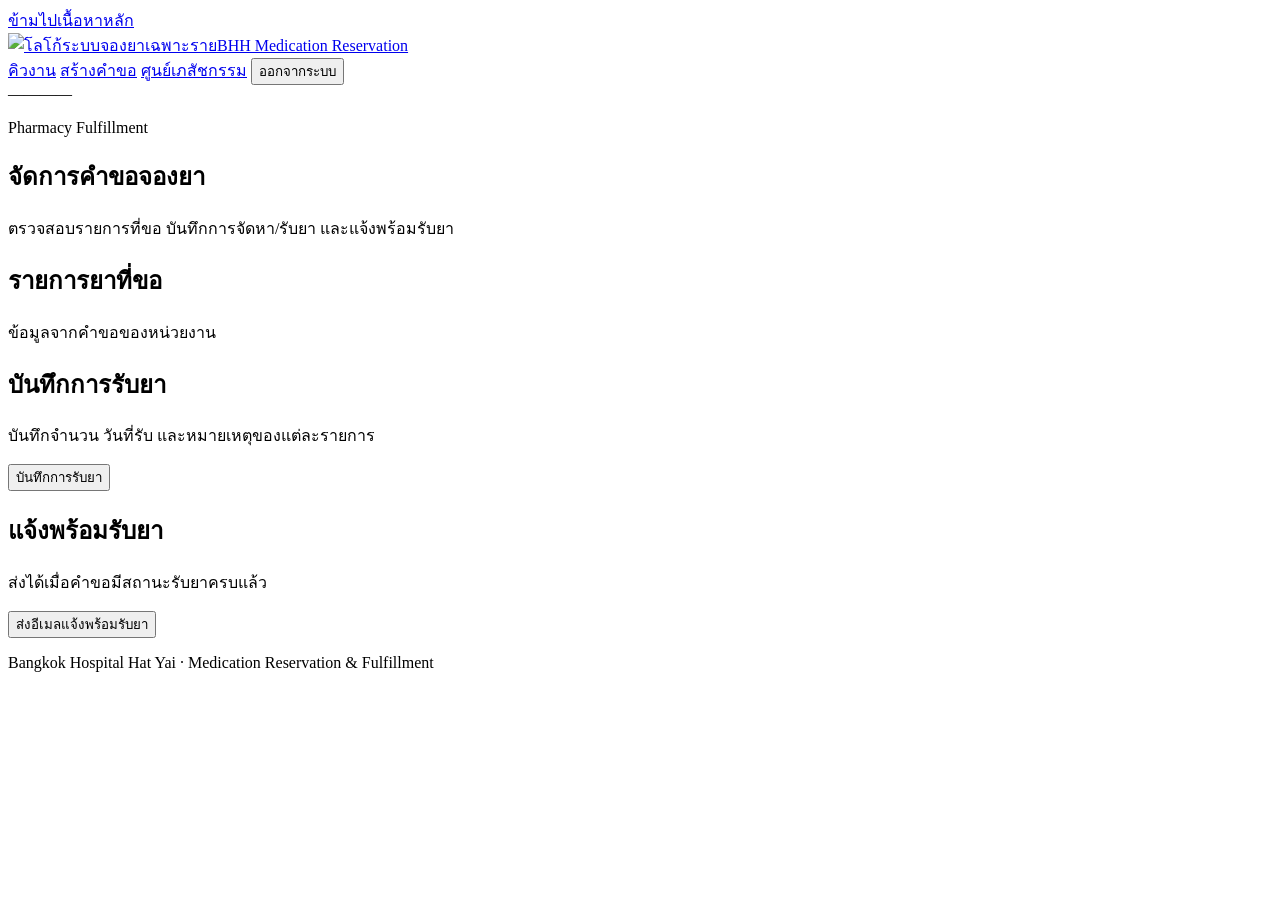
==== frontend/admin-order-detail.html @ 7dfe65b6 "Add pharmacy and public workflow pages" ====
<!doctype html>
<html lang="th">
<head><meta charset="utf-8"><meta name="viewport" content="width=device-width, initial-scale=1"><title>จัดการคำขอ | BHH Medication Reservation</title><link rel="stylesheet" href="css/main.css"><link rel="stylesheet" href="css/order.css"><link rel="stylesheet" href="css/admin.css"></head>
<body data-requires-auth="true">
<a class="skip-link" href="#main-content">ข้ามไปเนื้อหาหลัก</a>
<header class="site-header"><div class="header-inner">
  <a class="brand" href="dashboard.html"><img class="brand-logo" src="assets/bdms-bhh-logo.svg" alt="โลโก้ระบบจองยาเฉพาะราย"><span class="brand-fallback" hidden>BHH Medication Reservation</span><span>BHH Medication Reservation</span></a>
  <nav class="site-nav" aria-label="เมนูหลัก">
    <a href="dashboard.html">คิวงาน</a>
    <a href="new-order.html">สร้างคำขอ</a>
    <a aria-current="page" href="admin.html" data-admin-only>ศูนย์เภสัชกรรม</a>
    <button type="button" class="secondary" data-action="logout">ออกจากระบบ</button>
  </nav>
  <div class="identity" aria-label="ข้อมูลผู้ใช้"><span id="identity-name">—</span><span id="identity-staff-id">—</span><span id="identity-department">—</span><span id="identity-role">—</span></div>
</div></header>
<main id="main-content" tabindex="-1">
<section id="admin-order-detail" class="panel">
  <div class="page-hero"><div><p class="eyebrow">Pharmacy Fulfillment</p><h1 class="page-title">จัดการคำขอจองยา</h1><p class="page-subtitle">ตรวจสอบรายการที่ขอ บันทึกการจัดหา/รับยา และแจ้งพร้อมรับยา</p></div></div>
  <div id="admin-order-summary" aria-live="polite"></div>
  <section id="requested-items-section" class="section-card"><div class="section-head"><div><h2>รายการยาที่ขอ</h2><p>ข้อมูลจากคำขอของหน่วยงาน</p></div></div><ul id="requested-items-list" class="requested-items-list plain-list"></ul></section>
  <section id="cancellation-decision" class="section-card" aria-labelledby="cancellation-decision-heading" hidden><h2 id="cancellation-decision-heading">พิจารณาคำขอยกเลิก</h2><label for="cancellation-decision-reason">เหตุผลประกอบการตัดสินใจ</label><textarea id="cancellation-decision-reason" maxlength="1000"></textarea><div class="form-actions"><button id="approve-cancellation" type="button" class="danger">อนุมัติการยกเลิก</button><button id="reject-cancellation" class="secondary" type="button">ปฏิเสธและคืนสถานะเดิม</button></div><p id="cancellation-decision-result" role="status" aria-live="polite"></p></section>
  <section id="order-purchasing-section" class="section-card" aria-labelledby="purchasing-heading" hidden><div class="section-head"><div><h2 id="purchasing-heading">การจัดหา / สั่งซื้อ</h2><p>บันทึกเมื่อดำเนินการสั่งหรือจัดหายาแล้ว เพื่อให้ workflow แสดงว่ากำลังรอยา</p></div></div><button id="mark-order-purchased" type="button">บันทึกว่าดำเนินการจัดหาแล้ว</button><p id="purchased-result" role="status" aria-live="polite"></p></section>
  <section class="section-card"><div class="section-head"><div><h2>บันทึกการรับยา</h2><p>บันทึกจำนวน วันที่รับ และหมายเหตุของแต่ละรายการ</p></div></div><form id="received-items-form" class="workflow-form" novalidate><div id="received-items" class="received-items"></div><button type="submit">บันทึกการรับยา</button></form></section>
  <section class="section-card admin-email-section" aria-labelledby="email-heading"><div class="section-head"><div><h2 id="email-heading">แจ้งพร้อมรับยา</h2><p>ส่งได้เมื่อคำขอมีสถานะรับยาครบแล้ว</p></div></div><button id="send-order-email" type="button">ส่งอีเมลแจ้งพร้อมรับยา</button><p id="email-result" role="status" aria-live="polite"></p></section>
</section>
<p id="page-loading" class="status-message" role="status" aria-live="polite" hidden></p><p id="page-error" class="error-message" role="alert" aria-live="assertive"></p>
</main>
<footer class="site-footer">Bangkok Hospital Hat Yai · Medication Reservation & Fulfillment</footer><div id="toast-region" role="status" aria-live="polite" hidden></div><script type="module" src="js/auth.js"></script><script type="module" src="js/admin.js"></script>
</body></html>
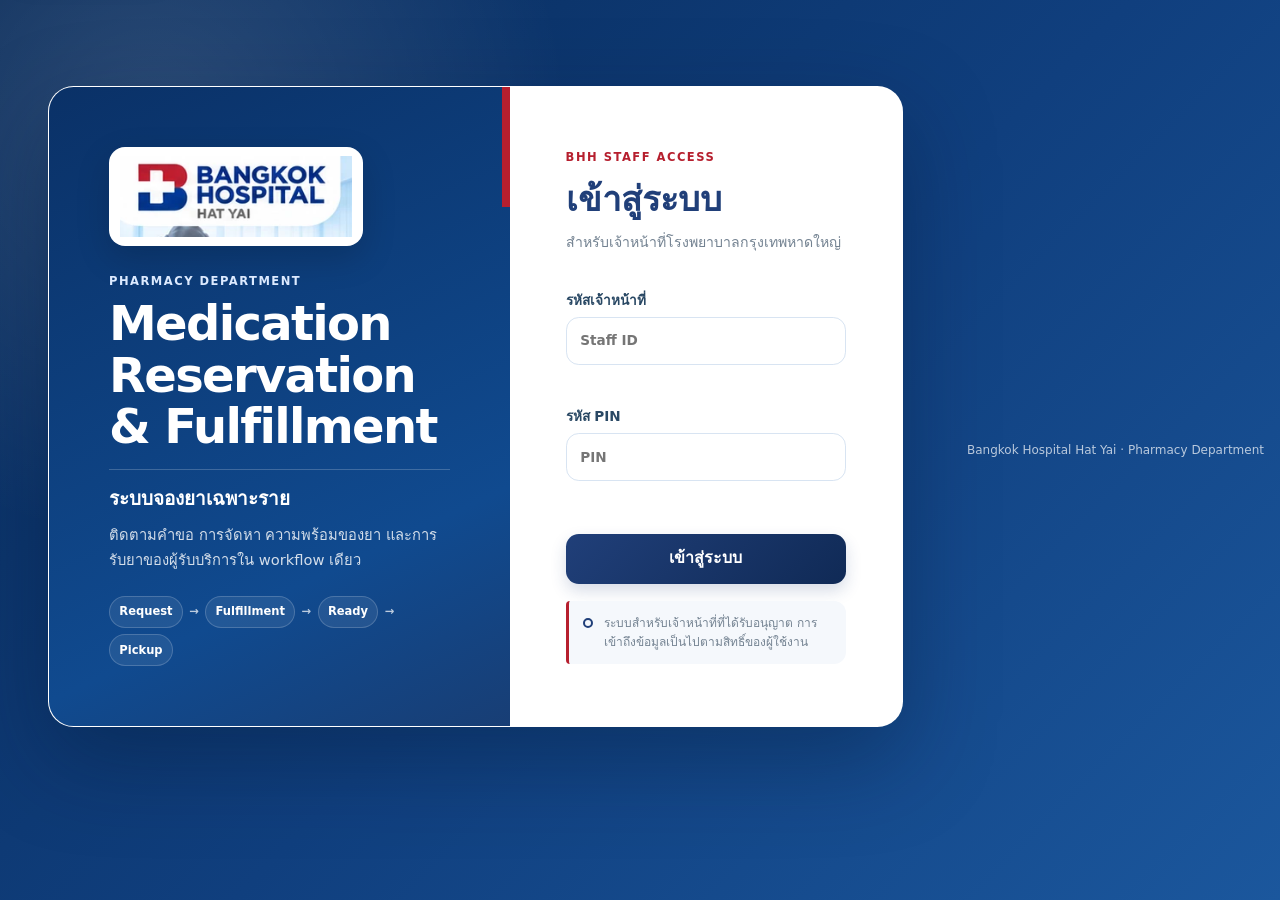
==== commit 18522949: "Use Library-derived BHH logo" ====
--- a/frontend/admin-order-detail.html
+++ b/frontend/admin-order-detail.html
@@ -4,7 +4,7 @@
 <body data-requires-auth="true">
 <a class="skip-link" href="#main-content">ข้ามไปเนื้อหาหลัก</a>
 <header class="site-header"><div class="header-inner">
-  <a class="brand" href="dashboard.html"><img class="brand-logo" src="assets/bdms-bhh-logo.svg" alt="โลโก้ระบบจองยาเฉพาะราย"><span class="brand-fallback" hidden>BHH Medication Reservation</span><span>BHH Medication Reservation</span></a>
+  <a class="brand" href="dashboard.html"><img class="brand-logo" src="assets/bhh-hatyai-logo.webp" alt="Bangkok Hospital Hat Yai"><span class="brand-fallback" hidden>BHH Medication Reservation</span><span>BHH Medication Reservation</span></a>
   <nav class="site-nav" aria-label="เมนูหลัก">
     <a href="dashboard.html">คิวงาน</a>
     <a href="new-order.html">สร้างคำขอ</a>
--- a/frontend/css/main.css
+++ b/frontend/css/main.css
@@ -0,0 +1,121 @@
+@import url('./variables.css');
+* { box-sizing: border-box; }
+html { font-family: system-ui, -apple-system, BlinkMacSystemFont, 'Segoe UI', 'Noto Sans Thai', Tahoma, sans-serif; color: var(--text); background: var(--canvas); -webkit-font-smoothing: antialiased; }
+body { margin: 0; min-width: 0; min-height: 100vh; display: flex; flex-direction: column; line-height: 1.55; background: linear-gradient(180deg,#f8fbff 0%,#f3f7fc 44%,#eef3f8 100%); }
+a { color: var(--primary); text-decoration: none; }
+a:hover { color: var(--primary-hover); }
+button,input,select,textarea { font: inherit; }
+button, input, select { min-height: 44px; }
+button { border: 0; border-radius: var(--radius-sm); padding: .65rem 1rem; background: linear-gradient(135deg,var(--primary),var(--primary-dark)); color: #fff; font-weight: 750; cursor: pointer; display: inline-flex; align-items: center; justify-content: center; gap: .45rem; box-shadow: 0 7px 16px rgba(32,63,121,.18); transition: transform var(--transition-fast),box-shadow var(--transition-fast),background var(--transition-fast); }
+button:hover:not(:disabled) { transform: translateY(-1px); box-shadow: 0 10px 20px rgba(32,63,121,.22); }
+button:active:not(:disabled) { transform: translateY(0); }
+button.secondary { background: #fff; color: var(--primary); border: 1px solid var(--border); box-shadow: none; }
+button.secondary:hover:not(:disabled) { background: var(--primary-light); border-color: #afc6e3; }
+button.accent { background: linear-gradient(135deg,var(--accent),var(--accent-hover)); }
+button.danger { background: var(--danger); }
+button:disabled { opacity: .52; cursor: not-allowed; transform: none; box-shadow: none; }
+
+.skip-link { position: fixed; left: .75rem; top: .75rem; transform: translateY(-200%); background: #fff; padding: .55rem .9rem; z-index: 500; border-radius: .6rem; box-shadow: var(--shadow); }
+.skip-link:focus { transform: translateY(0); }
+
+.site-header { background: linear-gradient(180deg,var(--primary),var(--primary-dark)); color: #fff; position: sticky; top: 0; z-index: 100; box-shadow: 0 8px 28px rgba(32,63,121,.18); }
+.header-inner,.site-footer { width: min(100% - 2rem,78rem); margin-inline: auto; }
+.header-inner { display: flex; flex-direction: column; gap: .75rem; align-items: stretch; padding: .85rem 0; min-width: 0; }
+.brand { display: flex; align-items: center; color: #fff; font-weight: 800; gap: .65rem; min-width: 0; min-height: 44px; }
+.brand:hover { color: #fff; }
+.brand-logo { width: min(12rem,55vw); height: 3rem; object-fit: contain; object-position: left center; background: #fff; border-radius: .7rem; padding: .22rem .35rem; }
+.brand > span:last-child { display: none; }
+.brand-fallback[hidden] { display:none; }
+.brand-fallback:not([hidden]) { display: inline; color:#fff; }
+
+.site-nav { display: flex; gap: .35rem; overflow-x: auto; scrollbar-width: none; padding-bottom: .1rem; }
+.site-nav::-webkit-scrollbar { display:none; }
+.site-nav a { min-height: 44px; padding-block: .5rem; padding-inline: .72rem; display: inline-flex; align-items: center; white-space: nowrap; border-radius: .7rem; color: rgba(255,255,255,.78); font-size: .9rem; font-weight: 650; }
+.site-nav button { min-height: 44px; white-space: nowrap; padding: .48rem .72rem; border-radius: .7rem; font-size: .9rem; box-shadow: none; }
+.site-nav a:hover,.site-nav a[aria-current="page"] { color:#fff; background: rgba(255,255,255,.14); }
+.site-nav button.secondary { color:#fff; background:rgba(255,255,255,.12); border-color:rgba(255,255,255,.22); }
+.site-nav button.secondary:hover { background:var(--accent); border-color:var(--accent); }
+
+.identity { min-width: 0; max-width: 100%; display:flex; flex-wrap:wrap; gap:.35rem .7rem; color:rgba(255,255,255,.8); font-size:.78rem; }
+.identity span { display:inline-block; min-width:0; overflow-wrap:anywhere; }
+.identity #identity-name { color:#fff; font-weight:800; }
+
+main { width:min(100% - 2rem,76rem); margin-inline:auto; padding-block:1.5rem 2.5rem; flex:1; }
+.panel { background:#fff; border:1px solid var(--border); border-radius:var(--radius-lg); box-shadow:var(--shadow); padding:clamp(1rem,2.6vw,1.65rem); }
+.panel + .panel { margin-top:1rem; }
+.page-title { margin:0; font-size:clamp(1.45rem,3vw,1.9rem); color:var(--primary); line-height:1.25; letter-spacing:-.02em; }
+.page-subtitle { margin:.4rem 0 0; color:var(--muted); max-width:62rem; }
+.page-hero { display:flex; align-items:flex-start; justify-content:space-between; gap:1rem; margin-bottom:1.25rem; }
+.page-hero-actions { display:flex; gap:.55rem; flex-wrap:wrap; }
+.eyebrow { margin:0 0 .25rem; color:var(--accent); font-size:.72rem; font-weight:900; letter-spacing:.1em; text-transform:uppercase; }
+.section-head { display:flex; justify-content:space-between; align-items:flex-start; gap:1rem; margin-bottom:1rem; }
+.section-head h2 { margin:0; color:var(--primary); font-size:1.08rem; }
+.section-head p { margin:.25rem 0 0; color:var(--muted); font-size:.86rem; }
+.section-card { border:1px solid var(--border); border-radius:var(--radius); background:#fff; padding:1rem; box-shadow:var(--shadow-sm); }
+
+.status-message { margin:.8rem 0; color:var(--muted); font-weight:650; }
+[aria-busy="true"]::before { content:""; display:inline-block; width:1rem; height:1rem; margin-right:.5rem; border:3px solid #d7e5f4; border-top-color:var(--primary); border-radius:50%; animation:spin .8s linear infinite; vertical-align:middle; }
+@keyframes spin { to{ transform:rotate(360deg); } }
+.error-message,[data-field-error],[data-medication-field-error] { color:var(--danger); font-size:.82rem; font-weight:650; }
+[data-field-error],[data-medication-field-error] { display:block; min-height:1.15rem; margin-top:.2rem; }
+.form-actions a { display: inline-flex; align-items: center; min-height: 44px; padding-inline: .25rem; }
+.order-link { display: inline-flex; align-items: center; min-height: 44px; padding-inline: .2rem; font-weight: 850; color: var(--primary); }
+
+.status-badge { display:inline-flex; align-items:center; gap:.38rem; padding:.3rem .65rem; border-radius:999px; font-size:.76rem; font-weight:800; white-space:nowrap; }
+.status-badge::before { content:""; width:.43rem; height:.43rem; border-radius:50%; background:currentColor; }
+.status-badge.tone-blue,.status-badge.submitted,.status-badge.under_review,.status-badge.appointment_rescheduled,.status-badge.cancel_rejected { background:var(--info-light); color:var(--primary); }
+.status-badge.tone-green,.status-badge.received,.status-badge.notified,.status-badge.patient_received { background:var(--success-light); color:var(--success); }
+.status-badge.tone-amber,.status-badge.ordered,.status-badge.partially_received,.status-badge.partially_cancelled { background:var(--warning-light); color:#a45f00; }
+.status-badge.tone-red,.status-badge.cancel_requested,.status-badge.patient_no_show,.status-badge.rejected { background:var(--danger-light); color:var(--danger); }
+.status-badge.tone-gray,.status-badge.cancelled,.status-badge.completed { background:#eef2f7; color:#5d6b7a; }
+
+.workflow-strip { display:grid; grid-template-columns:repeat(5,1fr); gap:.35rem; margin:1rem 0; }
+.workflow-step { position:relative; min-width:0; padding:.65rem .5rem; border-radius:.75rem; background:#f4f7fb; color:#8190a1; text-align:center; font-size:.76rem; font-weight:800; border:1px solid transparent; }
+.workflow-step.is-done { background:#e7f8ee; color:var(--success); }
+.workflow-step.is-current { background:var(--primary-light); color:var(--primary); border-color:#b8cbe5; box-shadow:inset 0 -3px 0 var(--primary); }
+
+#toast-region { position:fixed; right:1rem; bottom:1rem; width:min(24rem,calc(100% - 2rem)); color:#fff; background:var(--primary-dark); padding:.85rem 1rem; border-radius:var(--radius); box-shadow:var(--shadow-lg); z-index:300; font-weight:650; }
+#toast-region[data-type="error"] { background:var(--danger); }
+#toast-region[data-type="success"] { background:var(--success); }
+#toast-region[data-type="warning"] { background:var(--warning); }
+
+dialog { width:min(34rem,calc(100% - 2rem)); max-height:calc(100dvh - 2rem); overflow-y:auto; border:1px solid var(--border); border-radius:var(--radius-lg); box-shadow:var(--shadow-lg); color:var(--text); }
+dialog::backdrop { background:rgba(15,31,52,.48); backdrop-filter:blur(3px); }
+dialog form[method="dialog"] { display:flex; justify-content:flex-end; gap:.6rem; }
+dialog h2 { color:var(--primary); }
+
+.site-footer { padding:1.6rem 0 2rem; color:var(--muted); font-size:.78rem; text-align:center; }
+:focus-visible { outline: 3px solid var(--focus); outline-offset:2px; }
+
+@media (min-width: 48rem) {
+  .header-inner { flex-direction: row; align-items: center; flex-wrap: wrap; }
+  .site-nav { justify-content:center; }
+  .identity { margin-left:auto; justify-content:flex-end; max-width:22rem; }
+}
+
+@media (min-width: 64rem) {
+  body { flex-direction:row; }
+  .site-header { width:270px; min-height:100vh; height:100vh; position:sticky; flex:none; box-shadow:8px 0 30px rgba(32,63,121,.12); }
+  .header-inner { width:100%; height:100%; padding:1.35rem 1rem; flex-direction:column; align-items:stretch; flex-wrap:nowrap; }
+  .brand-logo { width:100%; height:auto; max-height:5.3rem; }
+  .site-nav { display:grid; gap:.35rem; width:100%; overflow:visible; margin-top:1rem; }
+  .site-nav a,.site-nav button { width:100%; justify-content:flex-start; min-height:44px; }
+  .identity { margin-top:auto; margin-left:0; padding:.8rem; border:1px solid rgba(255,255,255,.15); background:rgba(255,255,255,.07); border-radius:.85rem; display:grid; gap:.25rem; justify-content:stretch; }
+  main { width:auto; max-width:1220px; flex:1; padding:2rem 2.1rem 3rem; margin-inline:auto; }
+  .site-footer { display:none; }
+}
+
+@media(max-width:47.99rem){
+  .header-inner { width:min(100% - 1.25rem,78rem); }
+  .brand-logo { width:min(17rem,78vw); height:3rem; }
+  main { width:min(100% - 1.25rem,76rem); padding-top:1rem; }
+  .panel { border-radius:1.1rem; padding:1rem; }
+  .page-hero { display:grid; }
+  .page-hero-actions > * { flex:1; }
+  .workflow-strip { gap:.2rem; }
+  .workflow-step { font-size:.68rem; padding:.55rem .2rem; }
+  #toast-region { left:.75rem; right:.75rem; bottom:.75rem; width:auto; }
+}
+
+@media (prefers-reduced-motion: reduce) { *,*::before,*::after { scroll-behavior:auto!important; transition:none!important; animation-duration:.01ms!important; } }
+@media print { .site-header,.site-footer,.skip-link,#toast-region,.form-actions,button { display:none!important; } body { display:block;background:#fff; } main { width:100%;padding:0; } .panel { border:0;box-shadow:none;padding:0; } }
--- a/frontend/css/order.css
+++ b/frontend/css/order.css
@@ -0,0 +1,11 @@
+.order-summary { display:grid; grid-template-columns:repeat(auto-fit,minmax(9rem,1fr)); gap:.7rem; margin:1rem 0; }
+.order-summary div { min-width:0; padding:.75rem; border:1px solid var(--border); border-radius:.8rem; background:#f8fbff; }
+.order-summary dt { color:var(--muted); font-size:.72rem; font-weight:750; text-transform:uppercase; }
+.order-summary dd { margin:.2rem 0 0; color:var(--text); font-weight:800; overflow-wrap:anywhere; }
+.order-detail-section { margin-top:.8rem; border:1px solid var(--border); border-radius:var(--radius); padding:.15rem .9rem; background:#fff; }
+.order-detail-section[open] { box-shadow:var(--shadow-sm); }
+.order-detail-section summary { cursor:pointer; min-height:3rem; display:flex; align-items:center; color:var(--primary); font-weight:850; }
+.plain-list { list-style:none; padding:0; margin:.2rem 0 .8rem; display:grid; gap:.5rem; }
+.plain-list li { padding:.7rem .8rem; border:1px solid #e8eef5; border-radius:.75rem; background:#f9fbfd; }
+.conflict-message { margin:0 0 1rem; padding:1rem; border:1px solid #efb7c0; border-left:4px solid var(--danger); border-radius:.85rem; color:#8d1f30; background:var(--danger-light); }
+.order-action-row { display:flex; gap:.6rem; flex-wrap:wrap; margin:.75rem 0 0; }
--- a/frontend/css/admin.css
+++ b/frontend/css/admin.css
@@ -0,0 +1,41 @@
+@import url('./forms.css');
+@import url('./dashboard.css');
+
+.admin-filter,.filter-row label { display:grid; gap:.35rem; max-width:22rem; margin:1rem 0; color:#294864; font-size:.82rem; font-weight:800; }
+.admin-filter input,.filter-row input,.received-item input,.received-item select,.received-item textarea { width:100%; min-height:44px; border:1px solid var(--border); border-radius:.8rem; padding:.65rem .75rem; background:#fff; color:var(--text); }
+.admin-filter input:focus,.filter-row input:focus,.received-item input:focus,.received-item select:focus,.received-item textarea:focus { outline:0; border-color:var(--border-focus); box-shadow:0 0 0 3px var(--focus); }
+
+.received-items { display:grid; gap:.8rem; }
+.received-item { display:grid; grid-template-columns:1fr; gap:.7rem .9rem; min-width:0; border:1px solid var(--border); border-left:4px solid var(--primary); border-radius:var(--radius); padding:1rem; background:#fff; }
+.received-item legend { color:var(--primary); font-weight:850; padding:0 .35rem; }
+.received-item label { display:grid; gap:.3rem; color:#294864; font-size:.82rem; font-weight:750; }
+.admin-email-section { margin-top:1rem; }
+.appointment-preview { display:grid; grid-template-columns:repeat(auto-fit,minmax(11rem,1fr)); gap:.7rem; margin:1rem 0; }
+.appointment-preview div { border:1px solid var(--border); border-radius:.8rem; padding:.8rem; background:#f8fbff; }
+.appointment-preview dt { color:var(--muted); font-size:.72rem; text-transform:uppercase; font-weight:750; }
+.appointment-preview dd { margin:.2rem 0 0; font-weight:850; }
+
+.admin-tabs { display:flex; gap:.35rem; border-bottom:1px solid var(--border); margin-bottom:1rem; overflow-x:auto; }
+.tab-button { min-height:44px; padding:.65rem 1rem; background:transparent; border:0; border-radius:.8rem .8rem 0 0; border-bottom:3px solid transparent; box-shadow:none; color:var(--muted); font-weight:800; white-space:nowrap; }
+.tab-button:hover { transform:none; box-shadow:none; color:var(--primary); background:var(--primary-light); }
+.tab-button.active { color:var(--primary); border-bottom-color:var(--accent); background:#fff; }
+.panel-header { display:flex; justify-content:space-between; align-items:flex-start; gap:1rem; margin-bottom:1rem; flex-wrap:wrap; }
+
+.app-modal { border:1px solid var(--border); border-radius:var(--radius-lg); padding:0; box-shadow:var(--shadow-lg); max-width:30rem; width:calc(100% - 2rem); background:#fff; color:var(--text); }
+.app-modal::backdrop { background:rgba(15,31,52,.5); backdrop-filter:blur(3px); }
+.modal-form { padding:1.25rem; display:grid; gap:.8rem; }
+.modal-form h3 { margin:0; color:var(--primary); font-size:1.2rem; border-bottom:1px solid var(--border); padding-bottom:.7rem; }
+.modal-form label { display:grid; gap:.3rem; color:#294864; font-size:.83rem; font-weight:800; }
+.modal-form input,.modal-form select { width:100%; min-height:44px; border:1px solid var(--border); border-radius:.8rem; padding:.65rem .75rem; }
+.modal-actions { display:flex; justify-content:flex-end; gap:.6rem; margin-top:.35rem; }
+.error-text { color:var(--danger); font-size:.8rem; margin:0; }
+.badge-role,.badge-active { display:inline-flex; border-radius:999px; padding:.28rem .55rem; font-size:.72rem; font-weight:850; }
+.badge-role.admin { background:var(--primary-light); color:var(--primary); }
+.badge-role.staff { background:#eef2f7; color:#526171; }
+.badge-active.active { background:var(--success-light); color:var(--success); }
+.badge-active.inactive { background:var(--danger-light); color:var(--danger); }
+.btn-sm { min-height:34px; padding:.35rem .6rem; font-size:.76rem; box-shadow:none; }
+
+@media(min-width:48rem){.received-item{grid-template-columns:repeat(2,minmax(0,1fr))}}
+@media(min-width:72rem){.received-item{grid-template-columns:repeat(3,minmax(0,1fr))}}
+@media(max-width:47.99rem){.admin-tabs{margin-inline:-1rem;padding-inline:1rem}.panel-header{display:grid}.panel-header button{width:100%}.modal-actions button{flex:1}}
